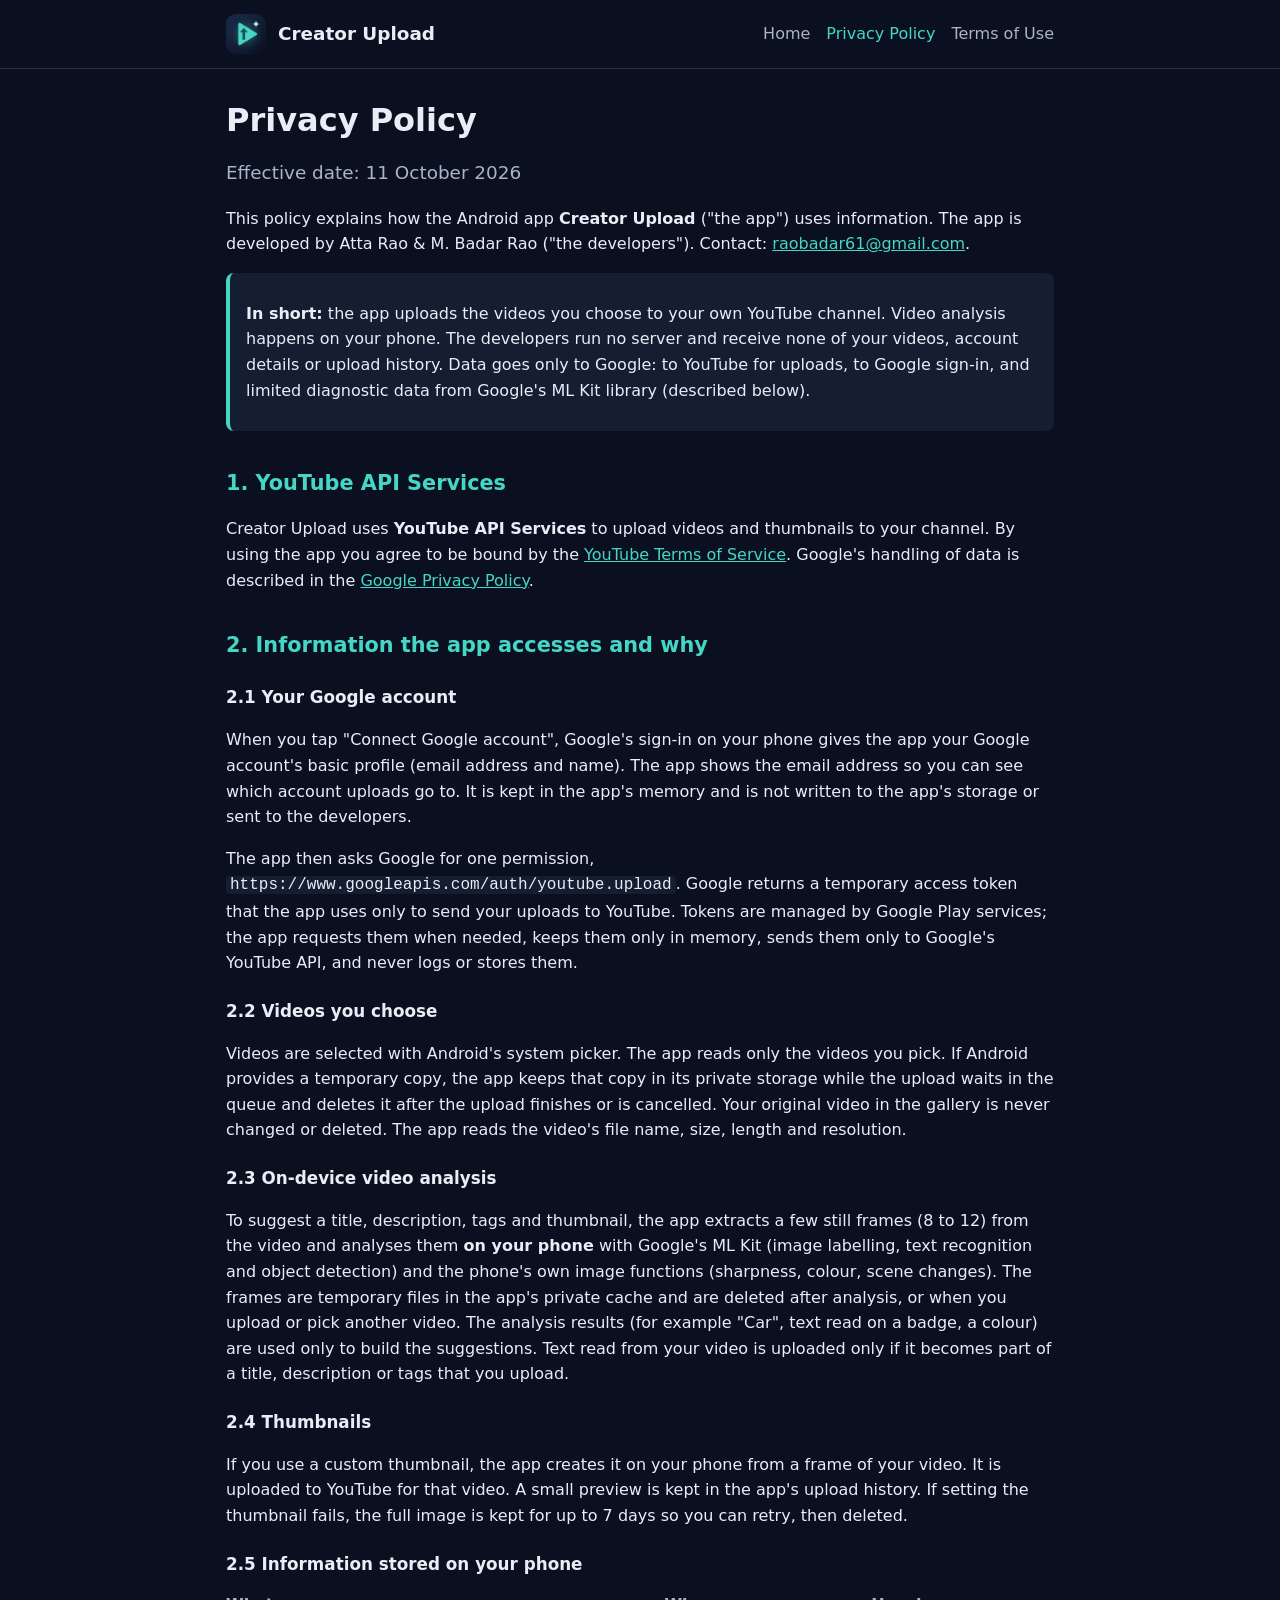
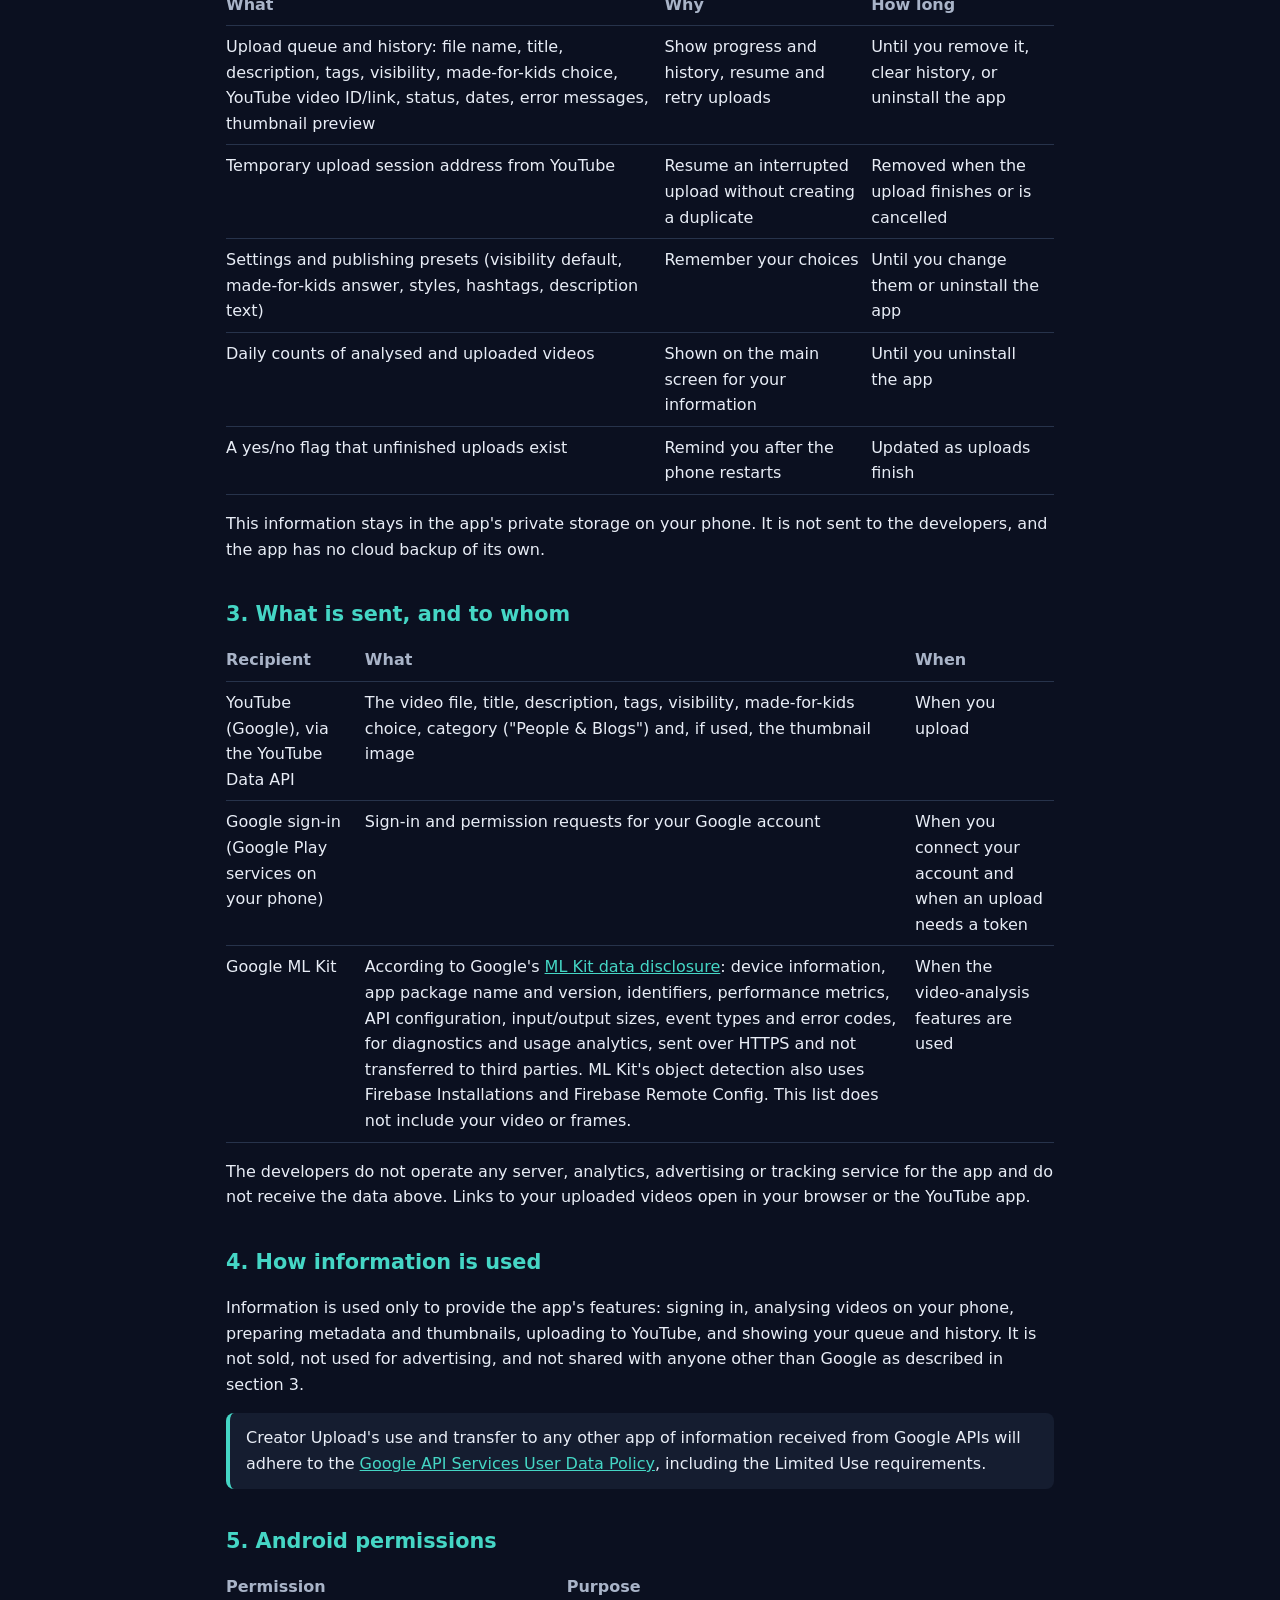
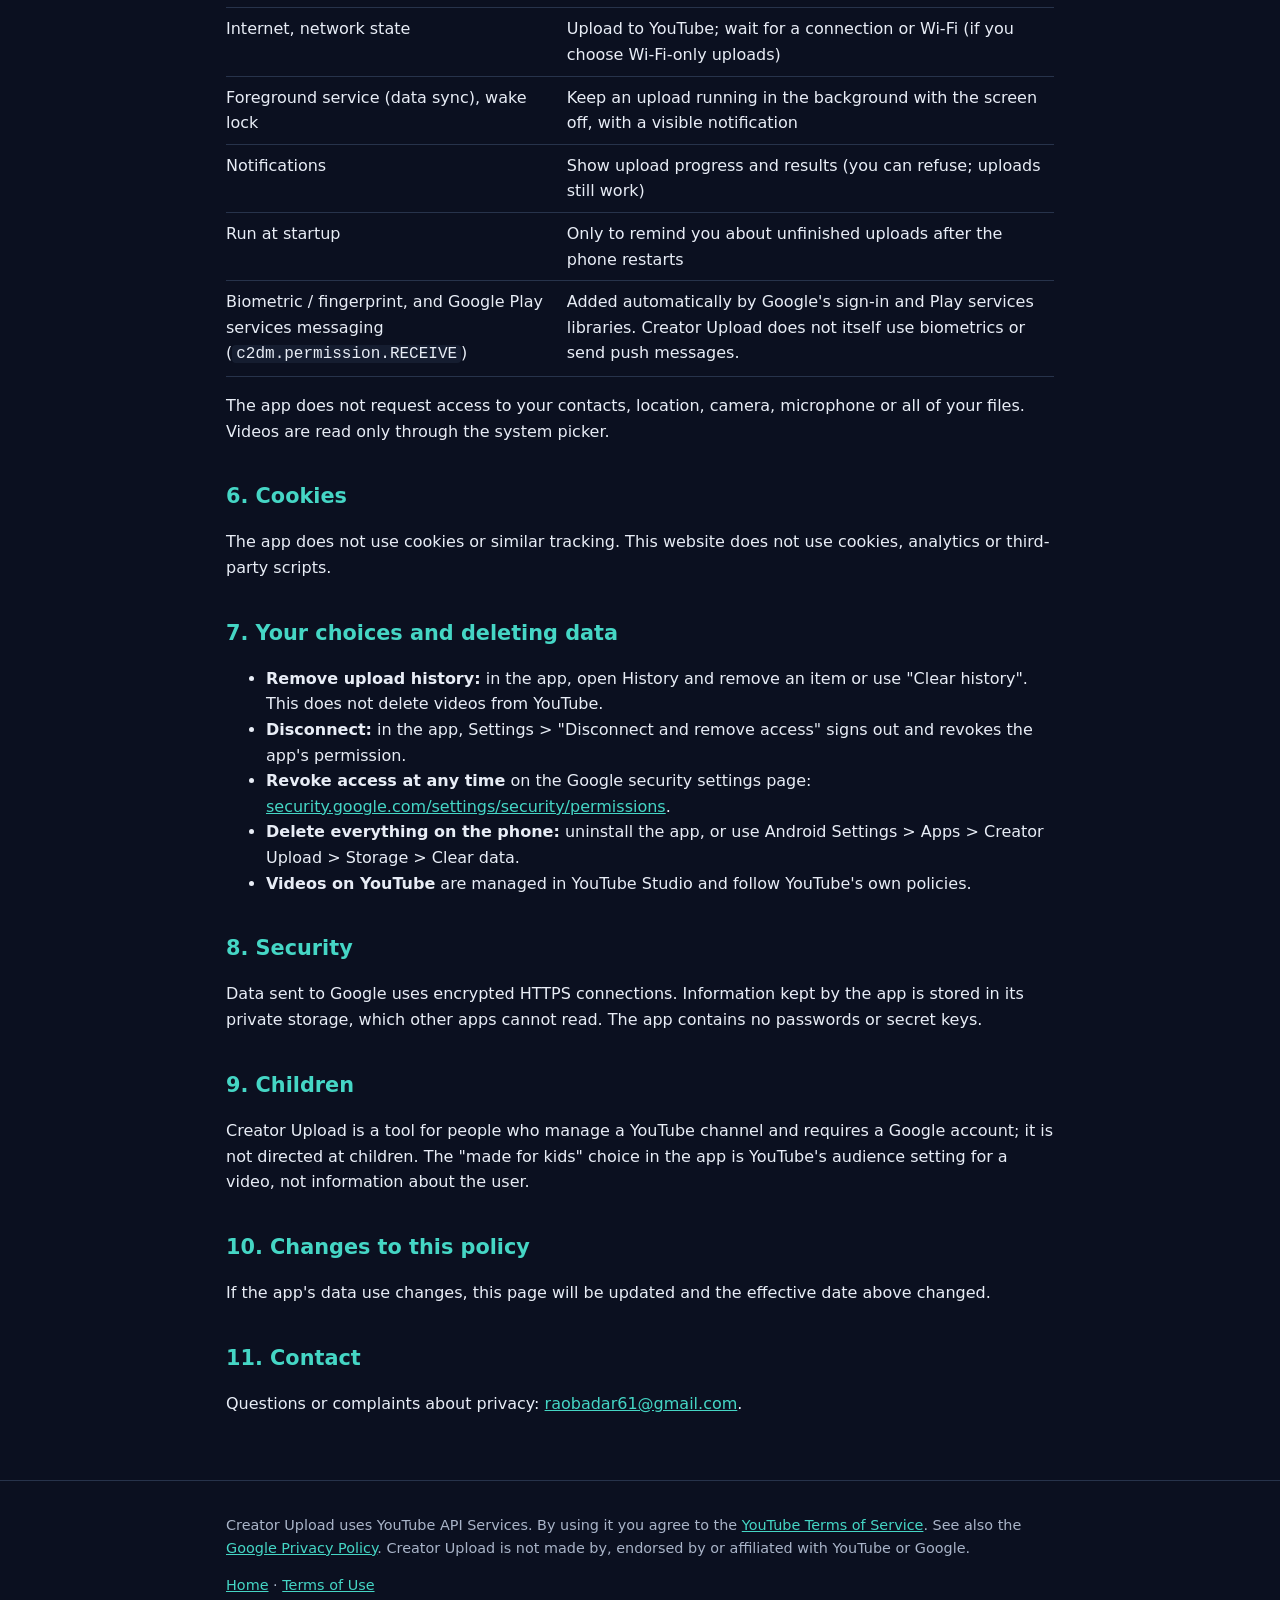
==== privacy.html @ 8c74b0d2 "Creator Upload website" ====
<!doctype html>
<html lang="en">
<head>
  <meta charset="utf-8">
  <meta name="viewport" content="width=device-width, initial-scale=1">
  <title>Privacy Policy – Creator Upload</title>
  <meta name="description" content="How the Creator Upload Android app uses, stores and shares data.">
  <link rel="icon" type="image/png" href="assets/favicon.png">
  <link rel="stylesheet" href="style.css">
</head>
<body>
<a class="skip" href="#main">Skip to content</a>
<header>
  <div class="wrap">
    <img src="assets/icon-192.png" alt="">
    <a class="name" href="index.html">Creator Upload</a>
    <nav>
      <a href="index.html">Home</a>
      <a href="privacy.html" aria-current="page">Privacy Policy</a>
      <a href="terms.html">Terms of Use</a>
    </nav>
  </div>
</header>
<main id="main">
  <div class="wrap">
    <h1>Privacy Policy</h1>
    <p class="lead">Effective date: 11 October 2026</p>

    <p>This policy explains how the Android app <strong>Creator Upload</strong>
      ("the app") uses information. The app is developed by
      Atta Rao &amp; M. Badar Rao ("the developers"). Contact:
      <a href="mailto:raobadar61@gmail.com">raobadar61@gmail.com</a>.</p>

    <div class="note">
      <p><strong>In short:</strong> the app uploads the videos you choose to
        your own YouTube channel. Video analysis happens on your phone. The
        developers run no server and receive none of your videos, account
        details or upload history. Data goes only to Google: to YouTube for
        uploads, to Google sign-in, and limited diagnostic data from Google's
        ML Kit library (described below).</p>
    </div>

    <h2>1. YouTube API Services</h2>
    <p>Creator Upload uses <strong>YouTube API Services</strong> to upload
      videos and thumbnails to your channel. By using the app you agree to be
      bound by the <a href="https://www.youtube.com/t/terms">YouTube Terms of
      Service</a>. Google's handling of data is described in the
      <a href="https://policies.google.com/privacy">Google Privacy Policy</a>.</p>

    <h2>2. Information the app accesses and why</h2>

    <h3>2.1 Your Google account</h3>
    <p>When you tap "Connect Google account", Google's sign-in on your phone
      gives the app your Google account's basic profile (email address and
      name). The app shows the email address so you can see which account
      uploads go to. It is kept in the app's memory and is not written to the
      app's storage or sent to the developers.</p>
    <p>The app then asks Google for one permission,
      <code>https://www.googleapis.com/auth/youtube.upload</code>. Google
      returns a temporary access token that the app uses only to send your
      uploads to YouTube. Tokens are managed by Google Play services; the app
      requests them when needed, keeps them only in memory, sends them only to
      Google's YouTube API, and never logs or stores them.</p>

    <h3>2.2 Videos you choose</h3>
    <p>Videos are selected with Android's system picker. The app reads only
      the videos you pick. If Android provides a temporary copy, the app keeps
      that copy in its private storage while the upload waits in the queue and
      deletes it after the upload finishes or is cancelled. Your original
      video in the gallery is never changed or deleted. The app reads the
      video's file name, size, length and resolution.</p>

    <h3>2.3 On-device video analysis</h3>
    <p>To suggest a title, description, tags and thumbnail, the app extracts a
      few still frames (8 to 12) from the video and analyses them <strong>on
      your phone</strong> with Google's ML Kit (image labelling, text
      recognition and object detection) and the phone's own image functions
      (sharpness, colour, scene changes). The frames are temporary files in
      the app's private cache and are deleted after analysis, or when you
      upload or pick another video. The analysis results (for example
      "Car", text read on a badge, a colour) are used only to build the
      suggestions. Text read from your video is uploaded only if it becomes
      part of a title, description or tags that you upload.</p>

    <h3>2.4 Thumbnails</h3>
    <p>If you use a custom thumbnail, the app creates it on your phone from a
      frame of your video. It is uploaded to YouTube for that video. A small
      preview is kept in the app's upload history. If setting the thumbnail
      fails, the full image is kept for up to 7 days so you can retry, then
      deleted.</p>

    <h3>2.5 Information stored on your phone</h3>
    <table>
      <tr><th scope="col">What</th><th scope="col">Why</th><th scope="col">How long</th></tr>
      <tr><td>Upload queue and history: file name, title, description, tags,
        visibility, made-for-kids choice, YouTube video ID/link, status,
        dates, error messages, thumbnail preview</td>
        <td>Show progress and history, resume and retry uploads</td>
        <td>Until you remove it, clear history, or uninstall the app</td></tr>
      <tr><td>Temporary upload session address from YouTube</td>
        <td>Resume an interrupted upload without creating a duplicate</td>
        <td>Removed when the upload finishes or is cancelled</td></tr>
      <tr><td>Settings and publishing presets (visibility default,
        made-for-kids answer, styles, hashtags, description text)</td>
        <td>Remember your choices</td>
        <td>Until you change them or uninstall the app</td></tr>
      <tr><td>Daily counts of analysed and uploaded videos</td>
        <td>Shown on the main screen for your information</td>
        <td>Until you uninstall the app</td></tr>
      <tr><td>A yes/no flag that unfinished uploads exist</td>
        <td>Remind you after the phone restarts</td>
        <td>Updated as uploads finish</td></tr>
    </table>
    <p>This information stays in the app's private storage on your phone. It
      is not sent to the developers, and the app has no cloud backup of its own.</p>

    <h2>3. What is sent, and to whom</h2>
    <table>
      <tr><th scope="col">Recipient</th><th scope="col">What</th><th scope="col">When</th></tr>
      <tr><td>YouTube (Google), via the YouTube Data API</td>
        <td>The video file, title, description, tags, visibility,
          made-for-kids choice, category ("People &amp; Blogs") and, if used,
          the thumbnail image</td>
        <td>When you upload</td></tr>
      <tr><td>Google sign-in (Google Play services on your phone)</td>
        <td>Sign-in and permission requests for your Google account</td>
        <td>When you connect your account and when an upload needs a token</td></tr>
      <tr><td>Google ML Kit</td>
        <td>According to Google's
          <a href="https://developers.google.com/ml-kit/android-data-disclosure">ML Kit data disclosure</a>:
          device information, app package name and version, identifiers,
          performance metrics, API configuration, input/output sizes, event
          types and error codes, for diagnostics and usage analytics, sent
          over HTTPS and not transferred to third parties. ML Kit's object
          detection also uses Firebase Installations and Firebase Remote
          Config. This list does not include your video or frames.</td>
        <td>When the video-analysis features are used</td></tr>
    </table>
    <p>The developers do not operate any server, analytics, advertising or
      tracking service for the app and do not receive the data above.
      Links to your uploaded videos open in your browser or the YouTube app.</p>

    <h2>4. How information is used</h2>
    <p>Information is used only to provide the app's features: signing in,
      analysing videos on your phone, preparing metadata and thumbnails,
      uploading to YouTube, and showing your queue and history. It is not
      sold, not used for advertising, and not shared with anyone other than
      Google as described in section 3.</p>
    <p class="note">Creator Upload's use and transfer to any other app of
      information received from Google APIs will adhere to the
      <a href="https://developers.google.com/terms/api-services-user-data-policy">Google API Services User Data Policy</a>,
      including the Limited Use requirements.</p>

    <h2>5. Android permissions</h2>
    <table>
      <tr><th scope="col">Permission</th><th scope="col">Purpose</th></tr>
      <tr><td>Internet, network state</td><td>Upload to YouTube; wait for a
        connection or Wi-Fi (if you choose Wi-Fi-only uploads)</td></tr>
      <tr><td>Foreground service (data sync), wake lock</td><td>Keep an upload
        running in the background with the screen off, with a visible
        notification</td></tr>
      <tr><td>Notifications</td><td>Show upload progress and results (you can
        refuse; uploads still work)</td></tr>
      <tr><td>Run at startup</td><td>Only to remind you about unfinished
        uploads after the phone restarts</td></tr>
      <tr><td>Biometric / fingerprint, and Google Play services messaging
        (<code>c2dm.permission.RECEIVE</code>)</td><td>Added automatically by
        Google's sign-in and Play services libraries. Creator Upload does not
        itself use biometrics or send push messages.</td></tr>
    </table>
    <p>The app does not request access to your contacts, location, camera,
      microphone or all of your files. Videos are read only through the
      system picker.</p>

    <h2>6. Cookies</h2>
    <p>The app does not use cookies or similar tracking. This website does not
      use cookies, analytics or third-party scripts.</p>

    <h2>7. Your choices and deleting data</h2>
    <ul>
      <li><strong>Remove upload history:</strong> in the app, open History and
        remove an item or use "Clear history". This does not delete videos
        from YouTube.</li>
      <li><strong>Disconnect:</strong> in the app, Settings &gt; "Disconnect
        and remove access" signs out and revokes the app's permission.</li>
      <li><strong>Revoke access at any time</strong> on the Google security
        settings page:
        <a href="https://security.google.com/settings/security/permissions">security.google.com/settings/security/permissions</a>.</li>
      <li><strong>Delete everything on the phone:</strong> uninstall the app,
        or use Android Settings &gt; Apps &gt; Creator Upload &gt; Storage &gt;
        Clear data.</li>
      <li><strong>Videos on YouTube</strong> are managed in YouTube Studio and
        follow YouTube's own policies.</li>
    </ul>

    <h2>8. Security</h2>
    <p>Data sent to Google uses encrypted HTTPS connections. Information kept
      by the app is stored in its private storage, which other apps cannot
      read. The app contains no passwords or secret keys.</p>

    <h2>9. Children</h2>
    <p>Creator Upload is a tool for people who manage a YouTube channel and
      requires a Google account; it is not directed at children. The
      "made for kids" choice in the app is YouTube's audience setting for a
      video, not information about the user.</p>

    <h2>10. Changes to this policy</h2>
    <p>If the app's data use changes, this page will be updated and the
      effective date above changed.</p>

    <h2>11. Contact</h2>
    <p>Questions or complaints about privacy:
      <a href="mailto:raobadar61@gmail.com">raobadar61@gmail.com</a>.</p>
  </div>
</main>
<footer>
  <div class="wrap">
    <p>Creator Upload uses YouTube API Services. By using it you agree to the
      <a href="https://www.youtube.com/t/terms">YouTube Terms of Service</a>.
      See also the <a href="https://policies.google.com/privacy">Google Privacy Policy</a>.
      Creator Upload is not made by, endorsed by or affiliated with YouTube or Google.</p>
    <p><a href="index.html">Home</a> · <a href="terms.html">Terms of Use</a></p>
  </div>
</footer>
</body>
</html>
---- style.css ----
/* Creator Upload website. No external fonts, scripts, cookies or trackers. */
:root {
  --navy: #0b1020;
  --card: #151d30;
  --border: #27334b;
  --teal: #45d6c5;
  --text: #e8edf6;
  --muted: #a9b4c8;
}
* { box-sizing: border-box; }
html { -webkit-text-size-adjust: 100%; }
body {
  margin: 0;
  background: var(--navy);
  color: var(--text);
  font: 16px/1.6 system-ui, -apple-system, "Segoe UI", Roboto, sans-serif;
}
a { color: var(--teal); }
a:focus-visible { outline: 2px solid var(--teal); outline-offset: 2px; }
.wrap { max-width: 860px; margin: 0 auto; padding: 0 16px; }
header { border-bottom: 1px solid var(--border); }
header .wrap { display: flex; align-items: center; gap: 12px; padding-top: 14px; padding-bottom: 14px; flex-wrap: wrap; }
header img { width: 40px; height: 40px; border-radius: 10px; }
header .name { font-weight: 700; font-size: 1.15rem; color: var(--text); text-decoration: none; }
nav { margin-left: auto; display: flex; gap: 16px; flex-wrap: wrap; }
nav a { text-decoration: none; color: var(--muted); }
nav a[aria-current="page"], nav a:hover { color: var(--teal); }
main { padding: 32px 0 48px; }
h1 { font-size: 2rem; line-height: 1.2; margin: 0 0 12px; }
h2 { font-size: 1.3rem; margin: 36px 0 8px; color: var(--teal); }
h3 { font-size: 1.05rem; margin: 22px 0 6px; }
.lead { font-size: 1.15rem; color: var(--muted); }
.hero { display: flex; gap: 24px; align-items: center; flex-wrap: wrap; }
.hero img { width: 120px; height: 120px; border-radius: 28px; }
.hero div { flex: 1 1 280px; }
.cards { display: grid; grid-template-columns: repeat(auto-fit, minmax(220px, 1fr)); gap: 14px; margin-top: 18px; }
.card { background: var(--card); border: 1px solid var(--border); border-radius: 16px; padding: 16px; }
.card h3 { margin-top: 0; }
.note { background: var(--card); border-left: 4px solid var(--teal); border-radius: 8px; padding: 12px 16px; }
table { border-collapse: collapse; width: 100%; display: block; overflow-x: auto; }
th, td { text-align: left; vertical-align: top; border-bottom: 1px solid var(--border); padding: 8px 10px 8px 0; }
th { color: var(--muted); font-weight: 600; }
code { background: var(--card); border-radius: 4px; padding: 0 4px; word-break: break-word; }
footer { border-top: 1px solid var(--border); color: var(--muted); font-size: 0.9rem; }
footer .wrap { padding-top: 18px; padding-bottom: 28px; }
.skip { position: absolute; left: -9999px; top: 0; background: var(--teal); color: var(--navy); padding: 8px 12px; border-radius: 0 0 8px 0; }
.skip:focus { left: 0; }
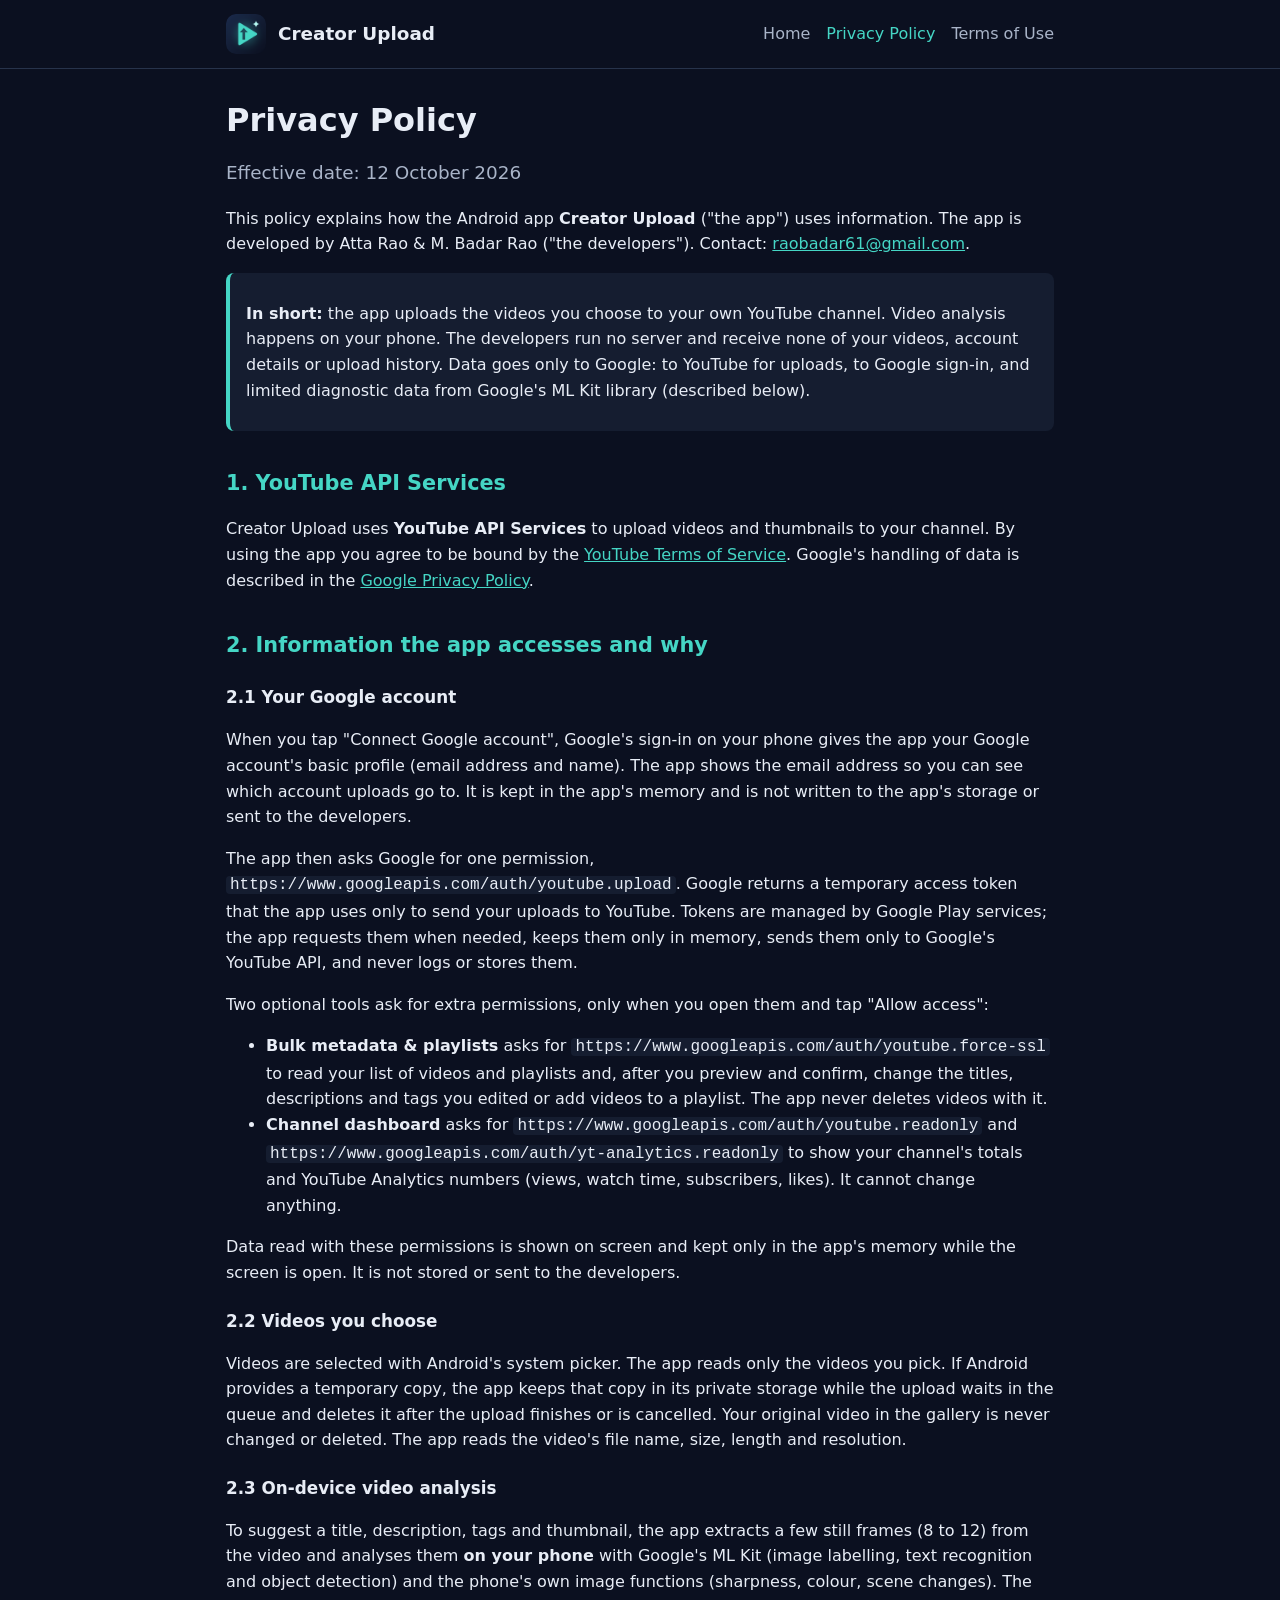
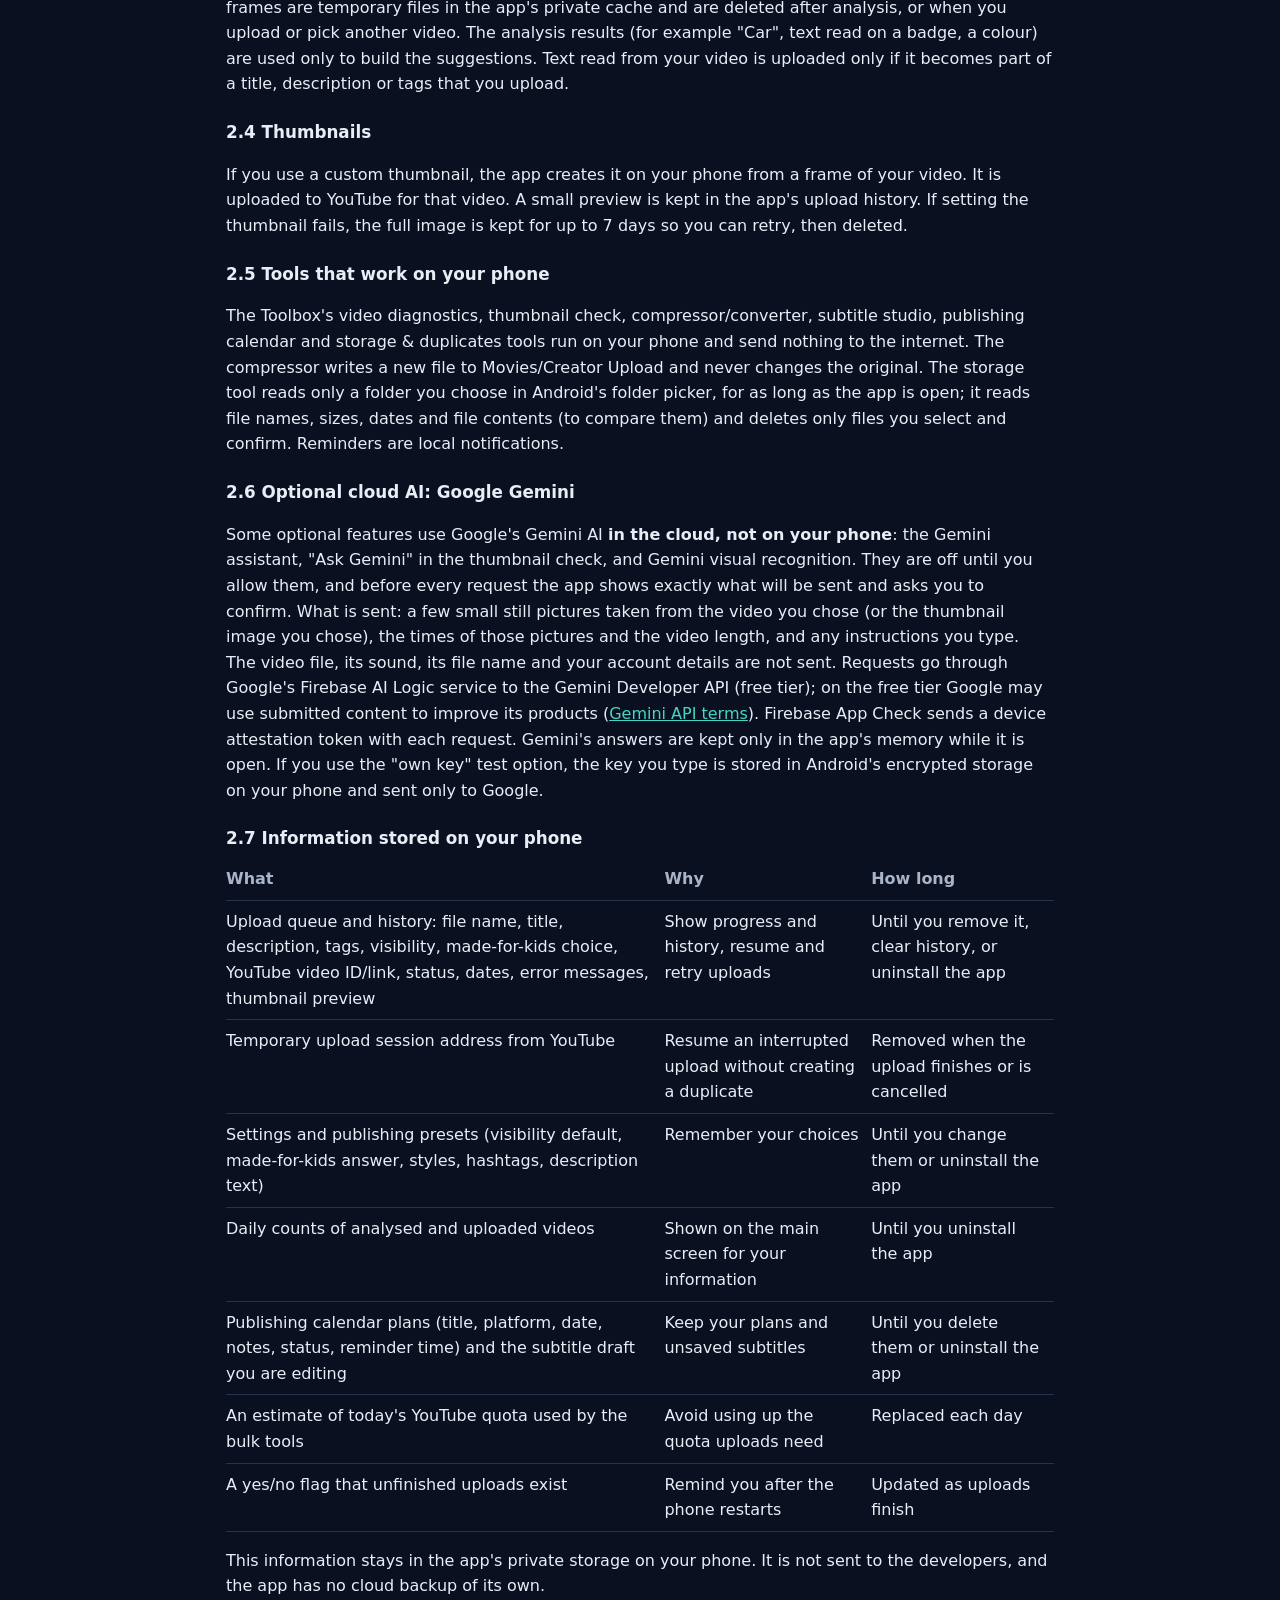
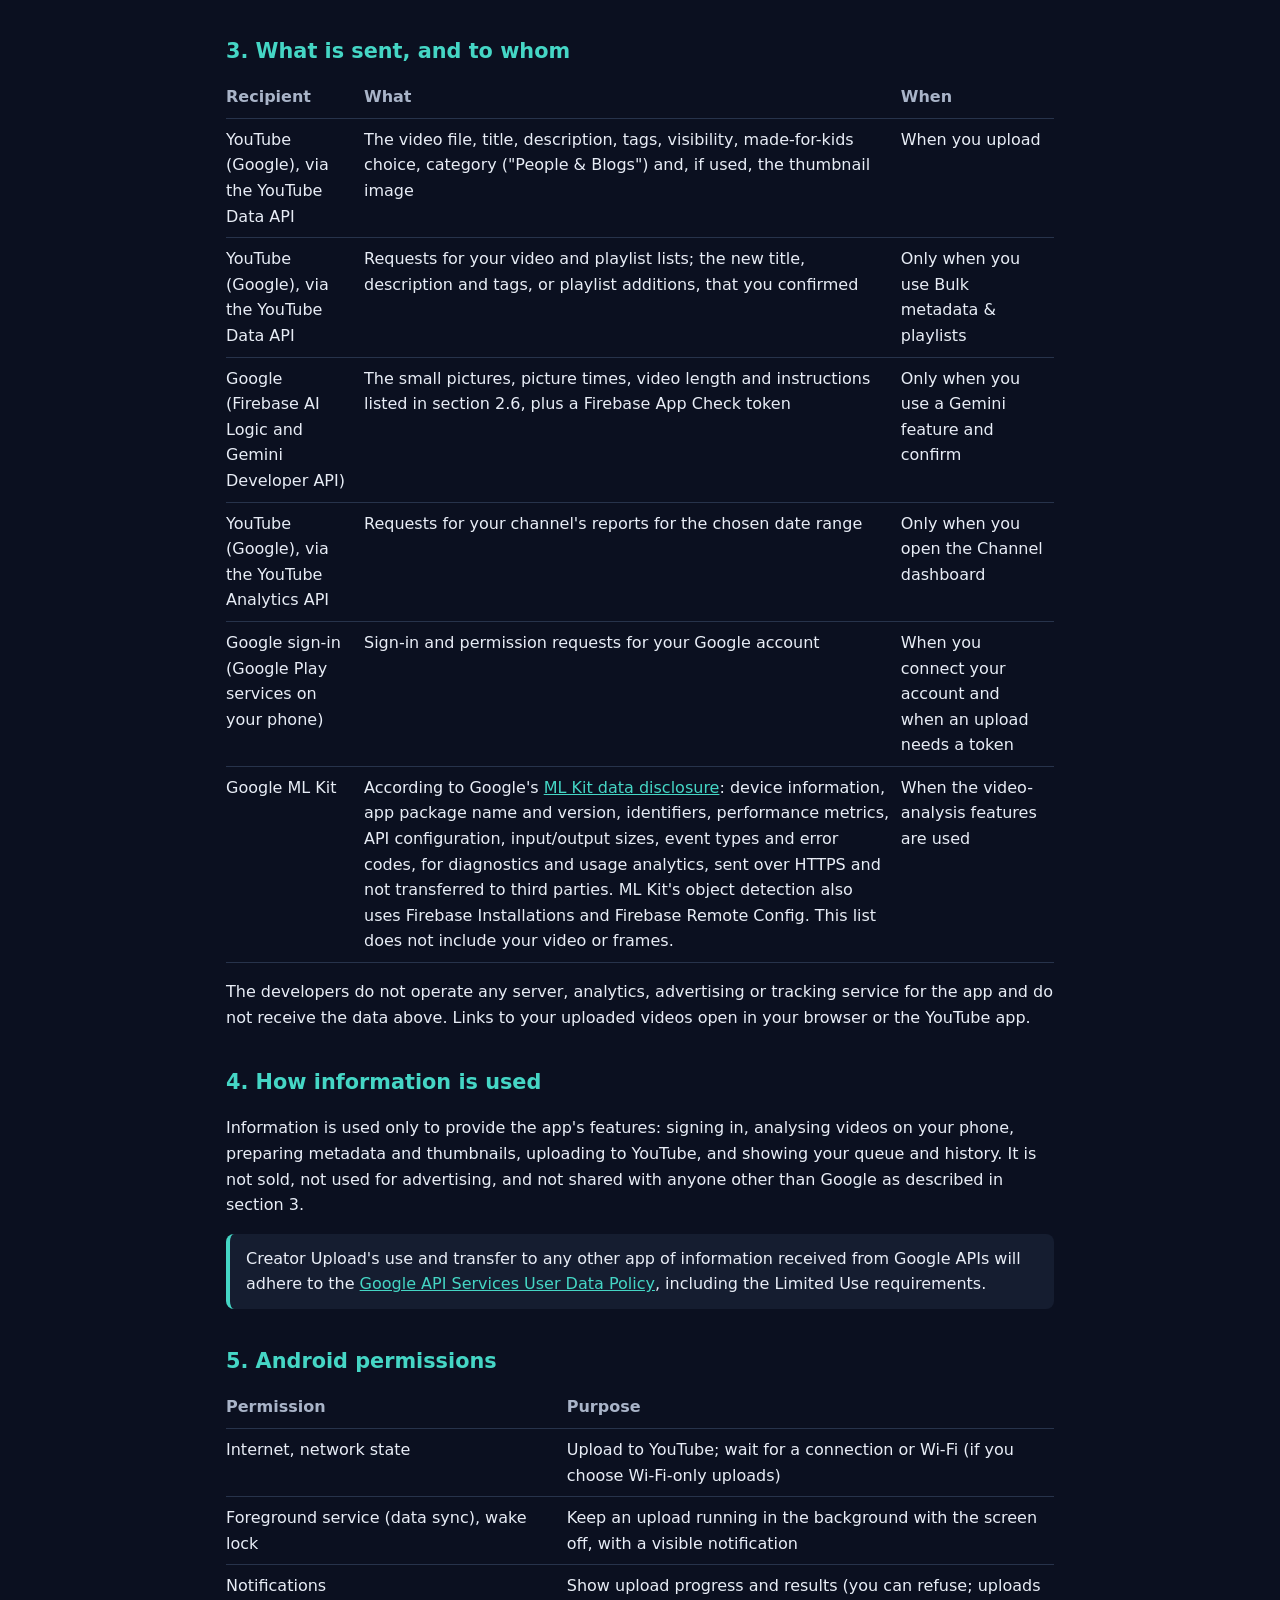
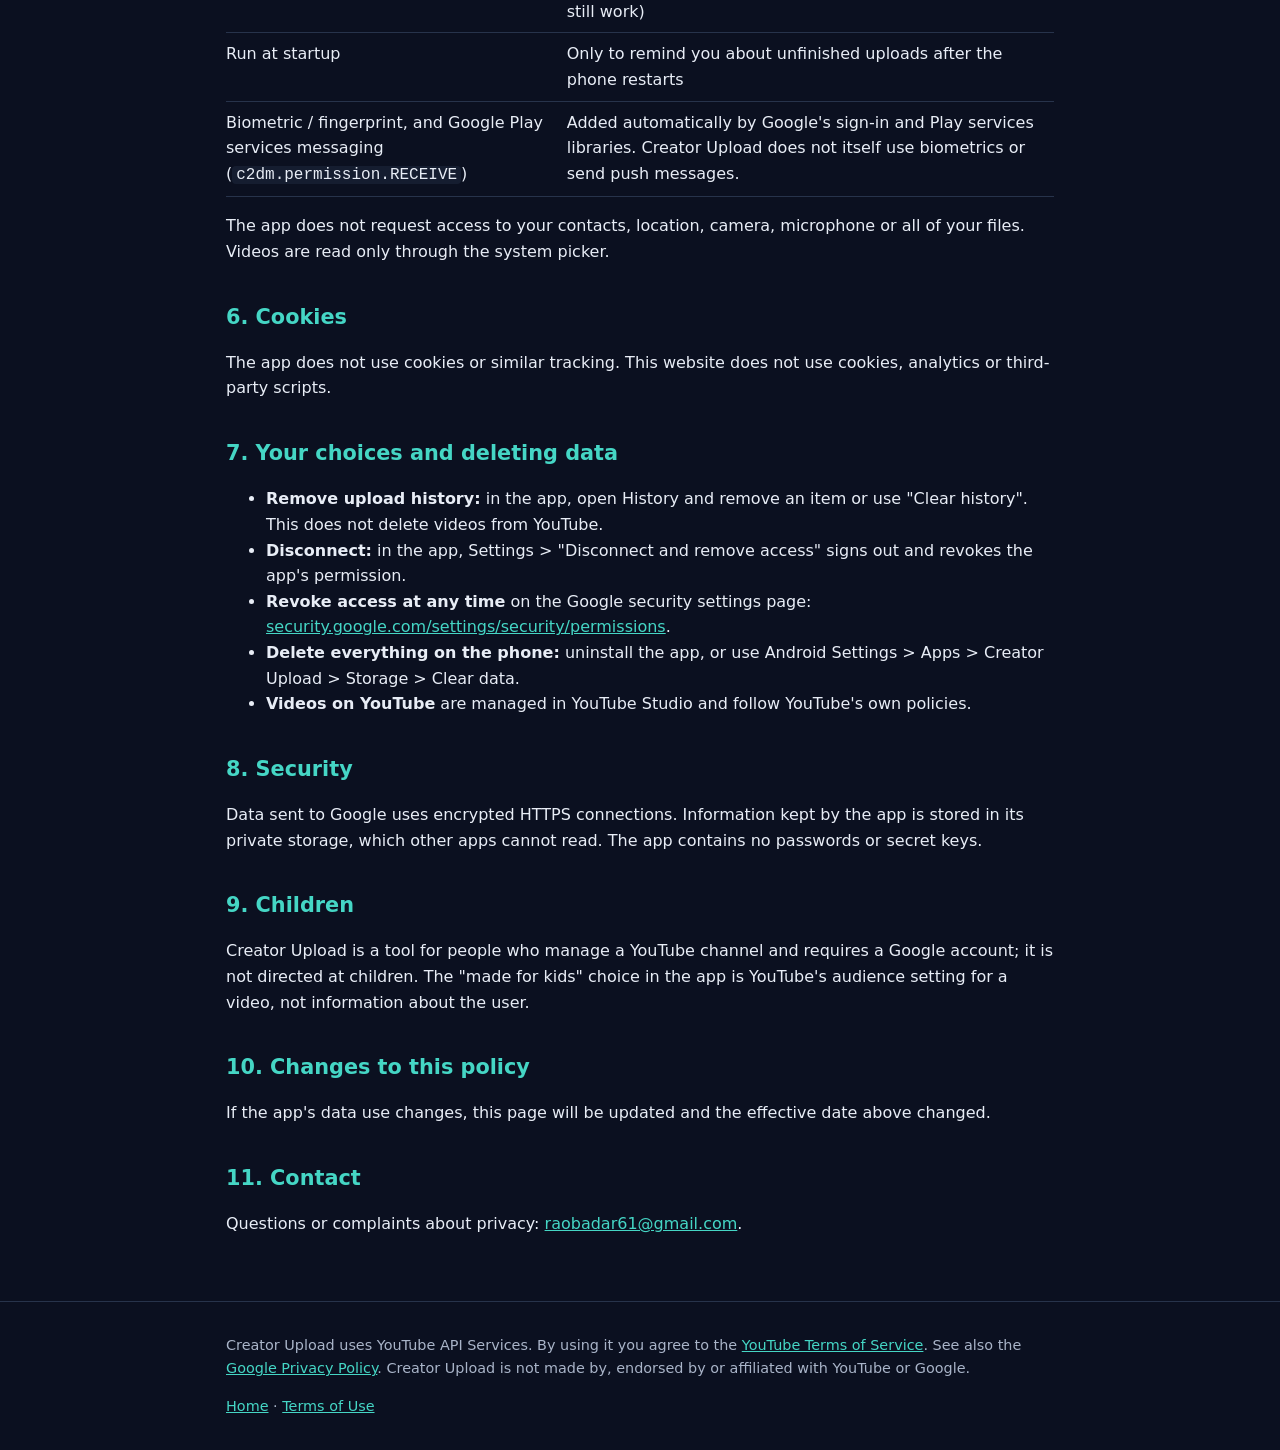
==== commit 45467afc: "Update privacy policy: optional YouTube permissions, Toolbox tools, Gemini (12 October 2026)" ====
--- a/privacy.html
+++ b/privacy.html
@@ -24,7 +24,7 @@
 <main id="main">
   <div class="wrap">
     <h1>Privacy Policy</h1>
-    <p class="lead">Effective date: 11 October 2026</p>
+    <p class="lead">Effective date: 12 October 2026</p>
 
     <p>This policy explains how the Android app <strong>Creator Upload</strong>
       ("the app") uses information. The app is developed by
@@ -61,6 +61,23 @@
       uploads to YouTube. Tokens are managed by Google Play services; the app
       requests them when needed, keeps them only in memory, sends them only to
       Google's YouTube API, and never logs or stores them.</p>
+    <p>Two optional tools ask for extra permissions, only when you open them
+      and tap "Allow access":</p>
+    <ul>
+      <li><strong>Bulk metadata &amp; playlists</strong> asks for
+        <code>https://www.googleapis.com/auth/youtube.force-ssl</code> to read
+        your list of videos and playlists and, after you preview and confirm,
+        change the titles, descriptions and tags you edited or add videos to
+        a playlist. The app never deletes videos with it.</li>
+      <li><strong>Channel dashboard</strong> asks for
+        <code>https://www.googleapis.com/auth/youtube.readonly</code> and
+        <code>https://www.googleapis.com/auth/yt-analytics.readonly</code> to
+        show your channel's totals and YouTube Analytics numbers (views, watch
+        time, subscribers, likes). It cannot change anything.</li>
+    </ul>
+    <p>Data read with these permissions is shown on screen and kept only in the
+      app's memory while the screen is open. It is not stored or sent to the
+      developers.</p>
 
     <h3>2.2 Videos you choose</h3>
     <p>Videos are selected with Android's system picker. The app reads only
@@ -89,7 +106,35 @@
       fails, the full image is kept for up to 7 days so you can retry, then
       deleted.</p>
 
-    <h3>2.5 Information stored on your phone</h3>
+    <h3>2.5 Tools that work on your phone</h3>
+    <p>The Toolbox's video diagnostics, thumbnail check, compressor/converter,
+      subtitle studio, publishing calendar and storage &amp; duplicates tools
+      run on your phone and send nothing to the internet. The compressor
+      writes a new file to Movies/Creator Upload and never changes the
+      original. The storage tool reads only a folder you choose in Android's
+      folder picker, for as long as the app is open; it reads file names,
+      sizes, dates and file contents (to compare them) and deletes only files
+      you select and confirm. Reminders are local notifications.</p>
+
+    <h3>2.6 Optional cloud AI: Google Gemini</h3>
+    <p>Some optional features use Google's Gemini AI <strong>in the cloud,
+      not on your phone</strong>: the Gemini assistant, "Ask Gemini" in the
+      thumbnail check, and Gemini visual recognition. They are off until you
+      allow them, and before every request the app shows exactly what will be
+      sent and asks you to confirm. What is sent: a few small still pictures
+      taken from the video you chose (or the thumbnail image you chose), the
+      times of those pictures and the video length, and any instructions you
+      type. The video file, its sound, its file name and your account details
+      are not sent. Requests go through Google's Firebase AI Logic service to
+      the Gemini Developer API (free tier); on the free tier Google may use
+      submitted content to improve its products
+      (<a href="https://ai.google.dev/gemini-api/terms">Gemini API terms</a>).
+      Firebase App Check sends a device attestation token with each request.
+      Gemini's answers are kept only in the app's memory while it is open.
+      If you use the "own key" test option, the key you type is stored in
+      Android's encrypted storage on your phone and sent only to Google.</p>
+
+    <h3>2.7 Information stored on your phone</h3>
     <table>
       <tr><th scope="col">What</th><th scope="col">Why</th><th scope="col">How long</th></tr>
       <tr><td>Upload queue and history: file name, title, description, tags,
@@ -107,6 +152,13 @@
       <tr><td>Daily counts of analysed and uploaded videos</td>
         <td>Shown on the main screen for your information</td>
         <td>Until you uninstall the app</td></tr>
+      <tr><td>Publishing calendar plans (title, platform, date, notes, status,
+        reminder time) and the subtitle draft you are editing</td>
+        <td>Keep your plans and unsaved subtitles</td>
+        <td>Until you delete them or uninstall the app</td></tr>
+      <tr><td>An estimate of today's YouTube quota used by the bulk tools</td>
+        <td>Avoid using up the quota uploads need</td>
+        <td>Replaced each day</td></tr>
       <tr><td>A yes/no flag that unfinished uploads exist</td>
         <td>Remind you after the phone restarts</td>
         <td>Updated as uploads finish</td></tr>
@@ -122,6 +174,17 @@
           made-for-kids choice, category ("People &amp; Blogs") and, if used,
           the thumbnail image</td>
         <td>When you upload</td></tr>
+      <tr><td>YouTube (Google), via the YouTube Data API</td>
+        <td>Requests for your video and playlist lists; the new title,
+          description and tags, or playlist additions, that you confirmed</td>
+        <td>Only when you use Bulk metadata &amp; playlists</td></tr>
+      <tr><td>Google (Firebase AI Logic and Gemini Developer API)</td>
+        <td>The small pictures, picture times, video length and instructions
+          listed in section 2.6, plus a Firebase App Check token</td>
+        <td>Only when you use a Gemini feature and confirm</td></tr>
+      <tr><td>YouTube (Google), via the YouTube Analytics API</td>
+        <td>Requests for your channel's reports for the chosen date range</td>
+        <td>Only when you open the Channel dashboard</td></tr>
       <tr><td>Google sign-in (Google Play services on your phone)</td>
         <td>Sign-in and permission requests for your Google account</td>
         <td>When you connect your account and when an upload needs a token</td></tr>
